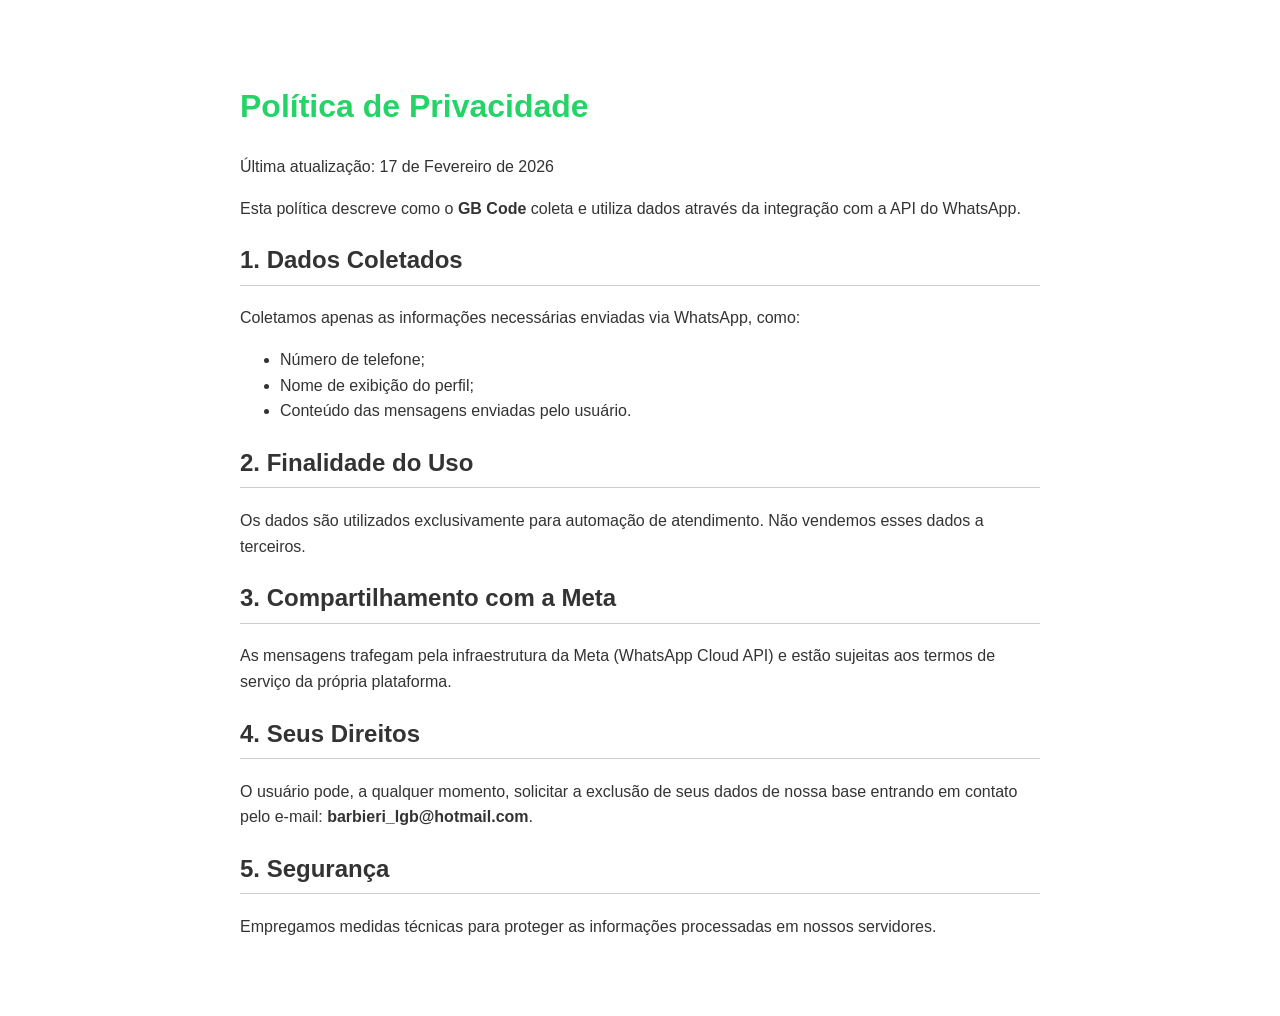
==== politica-de-privacidade.html @ bb72264e "adiciona pagina de policitca de privacidade" ====
<!DOCTYPE html>
<html lang="pt-BR">

<head>
    <meta charset="UTF-8">
    <meta name="viewport" content="width=device-width, initial-scale=1.0">
    <title>Política de Privacidade - [Nome do Seu App]</title>
    <style>
        body {
            font-family: sans-serif;
            line-height: 1.6;
            max-width: 800px;
            margin: 40px auto;
            padding: 20px;
            color: #333;
        }

        h1 {
            color: #25D366;
        }

        h2 {
            border-bottom: 1px solid #ccc;
            padding-bottom: 5px;
        }
    </style>
</head>

<body>
    <h1>Política de Privacidade</h1>
    <p>Última atualização: 17 de Fevereiro de 2026</p>

    <p>Esta política descreve como o <strong>GB Code</strong> coleta e utiliza dados através da
        integração com a API do WhatsApp.</p>

    <h2>1. Dados Coletados</h2>
    <p>Coletamos apenas as informações necessárias enviadas via WhatsApp, como:</p>
    <ul>
        <li>Número de telefone;</li>
        <li>Nome de exibição do perfil;</li>
        <li>Conteúdo das mensagens enviadas pelo usuário.</li>
    </ul>

    <h2>2. Finalidade do Uso</h2>
    <p>Os dados são utilizados exclusivamente para automação de atendimento. Não vendemos esses dados a terceiros.</p>

    <h2>3. Compartilhamento com a Meta</h2>
    <p>As mensagens trafegam pela infraestrutura da Meta (WhatsApp Cloud API) e estão sujeitas aos termos de serviço da
        própria plataforma.</p>

    <h2>4. Seus Direitos</h2>
    <p>O usuário pode, a qualquer momento, solicitar a exclusão de seus dados de nossa base entrando em contato pelo
        e-mail: <strong>barbieri_lgb@hotmail.com</strong>.</p>

    <h2>5. Segurança</h2>
    <p>Empregamos medidas técnicas para proteger as informações processadas em nossos servidores.</p>
</body>

</html>
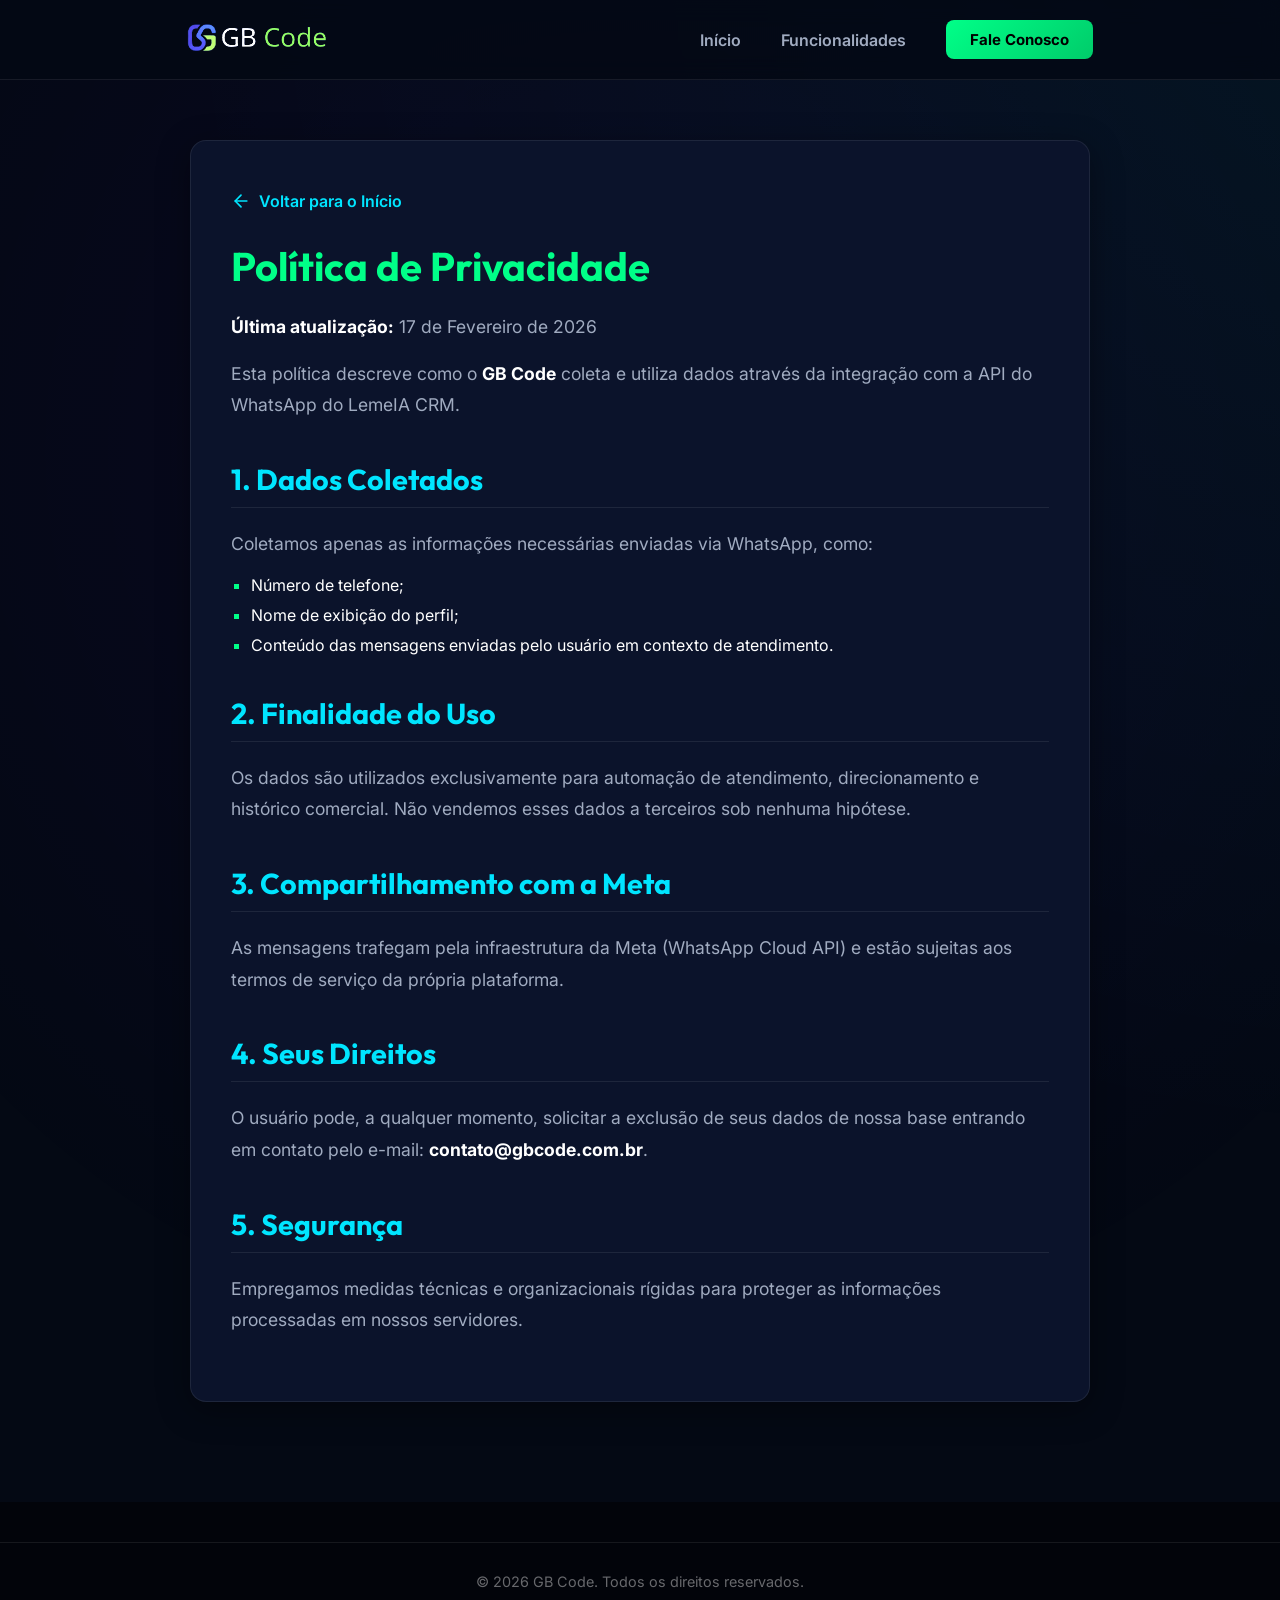
==== commit e6043406: "feat: ajuste CSS e imagens de funcionalidades para mais moderno e dark mode" ====
--- a/politica-de-privacidade.html
+++ b/politica-de-privacidade.html
@@ -4,56 +4,155 @@
 <head>
     <meta charset="UTF-8">
     <meta name="viewport" content="width=device-width, initial-scale=1.0">
-    <title>Política de Privacidade - [Nome do Seu App]</title>
+    <title>Política de Privacidade - LemeIA CRM</title>
+    <link rel="stylesheet" href="./src/css/geral.css">
+    <link rel="icon" type="image/png" href="./src/img/favicon.ico">
     <style>
-        body {
-            font-family: sans-serif;
-            line-height: 1.6;
-            max-width: 800px;
-            margin: 40px auto;
-            padding: 20px;
-            color: #333;
+        .privacy-content {
+            background: var(--cor-bg-secundario);
+            border: 1px solid var(--glass-border);
+            border-radius: 16px;
+            padding: 50px 40px;
+            margin: 60px auto 100px;
+            max-width: 900px;
+            box-shadow: var(--glass-shadow);
+        }
+        
+        .privacy-content h1 {
+            color: var(--cor-primaria-verde);
+            font-family: var(--fonte-titulos);
+            margin-bottom: 20px;
+            font-size: 2.5em;
         }
 
-        h1 {
-            color: #25D366;
+        .privacy-content h2 {
+            color: var(--cor-primaria-azul);
+            font-family: var(--fonte-titulos);
+            border-bottom: 1px solid var(--glass-border);
+            padding-bottom: 10px;
+            margin-top: 40px;
+            margin-bottom: 20px;
+            font-size: 1.8em;
         }
 
-        h2 {
-            border-bottom: 1px solid #ccc;
-            padding-bottom: 5px;
+        .privacy-content p {
+            color: var(--color-text-light);
+            line-height: 1.8;
+            margin-bottom: 15px;
+            font-size: 1.1em;
+        }
+
+        .privacy-content ul {
+            margin-bottom: 20px;
+            padding-left: 20px;
+        }
+
+        .privacy-content li {
+            color: var(--cor-texto);
+            margin-bottom: 10px;
+            list-style-type: square;
+        }
+
+        .privacy-content li::marker {
+            color: var(--cor-primaria-verde);
+        }
+
+        .privacy-content strong {
+            color: var(--cor-texto);
+            font-weight: 700;
+        }
+        
+        .back-link {
+            display: inline-flex;
+            align-items: center;
+            margin-bottom: 30px;
+            color: var(--cor-primaria-azul);
+            font-weight: 600;
+            text-decoration: none;
+            transition: all 0.3s;
+        }
+        
+        .back-link:hover {
+            color: var(--cor-primaria-verde);
+            text-shadow: var(--glow-green);
+            transform: translateX(-5px);
+        }
+        
+        .back-link svg {
+            margin-right: 8px;
         }
     </style>
 </head>
 
 <body>
-    <h1>Política de Privacidade</h1>
-    <p>Última atualização: 17 de Fevereiro de 2026</p>
+    <nav id="nav-menu">
+        <div id="logo">
+            <a href="index.html">
+                <img src="./src/img/logo-gbcode1.png" alt="Logo GB Code">
+            </a>
+        </div>
+        <div class="nav-links">
+            <ul>
+                <li><a href="index.html">Início</a></li>
+                <li><a href="index.html#funcionalidades">Funcionalidades</a></li>
+                <li><button id="talk-us"><a
+                            href="https://wa.me/554195593032?text=Ol%C3%A1,%20gostaria%20de%20saber%20mais%20sobre%20o%20LemeIA%20CRM."
+                            target="_blank">Fale Conosco</a></button></li>
+            </ul>
+        </div>
+    </nav>
 
-    <p>Esta política descreve como o <strong>GB Code</strong> coleta e utiliza dados através da
-        integração com a API do WhatsApp.</p>
+    <div class="container">
+        <div class="privacy-content">
+            <a href="index.html" class="back-link">
+                <svg xmlns="http://www.w3.org/2000/svg" width="20" height="20" viewBox="0 0 24 24" fill="none" stroke="currentColor" stroke-width="2" stroke-linecap="round" stroke-linejoin="round" class="lucide lucide-arrow-left">
+                    <path d="m12 19-7-7 7-7"/>
+                    <path d="M19 12H5"/>
+                </svg>
+                Voltar para o Início
+            </a>
+            
+            <h1>Política de Privacidade</h1>
+            <p><strong>Última atualização:</strong> 17 de Fevereiro de 2026</p>
 
-    <h2>1. Dados Coletados</h2>
-    <p>Coletamos apenas as informações necessárias enviadas via WhatsApp, como:</p>
-    <ul>
-        <li>Número de telefone;</li>
-        <li>Nome de exibição do perfil;</li>
-        <li>Conteúdo das mensagens enviadas pelo usuário.</li>
-    </ul>
+            <p>Esta política descreve como o <strong>GB Code</strong> coleta e utiliza dados através da
+                integração com a API do WhatsApp do LemeIA CRM.</p>
 
-    <h2>2. Finalidade do Uso</h2>
-    <p>Os dados são utilizados exclusivamente para automação de atendimento. Não vendemos esses dados a terceiros.</p>
+            <h2>1. Dados Coletados</h2>
+            <p>Coletamos apenas as informações necessárias enviadas via WhatsApp, como:</p>
+            <ul>
+                <li>Número de telefone;</li>
+                <li>Nome de exibição do perfil;</li>
+                <li>Conteúdo das mensagens enviadas pelo usuário em contexto de atendimento.</li>
+            </ul>
 
-    <h2>3. Compartilhamento com a Meta</h2>
-    <p>As mensagens trafegam pela infraestrutura da Meta (WhatsApp Cloud API) e estão sujeitas aos termos de serviço da
-        própria plataforma.</p>
+            <h2>2. Finalidade do Uso</h2>
+            <p>Os dados são utilizados exclusivamente para automação de atendimento, direcionamento e histórico comercial. Não vendemos esses dados a terceiros sob nenhuma hipótese.</p>
 
-    <h2>4. Seus Direitos</h2>
-    <p>O usuário pode, a qualquer momento, solicitar a exclusão de seus dados de nossa base entrando em contato pelo
-        e-mail: <strong>barbieri_lgb@hotmail.com</strong>.</p>
+            <h2>3. Compartilhamento com a Meta</h2>
+            <p>As mensagens trafegam pela infraestrutura da Meta (WhatsApp Cloud API) e estão sujeitas aos termos de serviço da
+                própria plataforma.</p>
 
-    <h2>5. Segurança</h2>
-    <p>Empregamos medidas técnicas para proteger as informações processadas em nossos servidores.</p>
+            <h2>4. Seus Direitos</h2>
+            <p>O usuário pode, a qualquer momento, solicitar a exclusão de seus dados de nossa base entrando em contato pelo
+                e-mail: <strong>contato@gbcode.com.br</strong>.</p>
+
+            <h2>5. Segurança</h2>
+            <p>Empregamos medidas técnicas e organizacionais rígidas para proteger as informações processadas em nossos servidores.</p>
+        </div>
+    </div>
+
+    <footer class="main-footer" style="padding-top: 40px;">
+        <div class="footer-base" style="margin-top: 0;">
+            <div class="container">
+                <p>&copy; <span id="current-year"></span> GB Code. Todos os direitos reservados.</p>
+            </div>
+        </div>
+    </footer>
+
+    <script>
+        document.getElementById('current-year').textContent = new Date().getFullYear();
+    </script>
 </body>
 
 </html>
--- a/src/css/geral.css
+++ b/src/css/geral.css
@@ -0,0 +1,804 @@
+@import url('https://fonts.googleapis.com/css2?family=Inter:wght@300;400;600;700;800&family=Outfit:wght@400;700;900&display=swap');
+
+* {
+    margin: 0;
+    padding: 0;
+    box-sizing: border-box;
+}
+
+html {
+    scroll-behavior: smooth;
+}
+
+:root {
+    /* Pure Dark Mode Variables */
+    --cor-bg-principal: #040914;
+    /* Deep void tech blue */
+    --cor-bg-secundario: #0B132B;
+    /* Slightly lighter deep tech blue */
+    --cor-primaria-azul: #00E5FF;
+    /* Cyan Neon */
+    --cor-secundaria-azul: #1B9CE5;
+    --cor-terciaria-azul: #7000FF;
+    /* Neon Purple */
+    --cor-primaria-verde: #00FF88;
+    /* Neon Green */
+    --cor-secundaria-verde: #00CC6A;
+
+    --cor-texto: #ffffff;
+    --color-text-light: #A0ABC0;
+    /* Soft gray for subtitles */
+    --color-text-dark: #FFFFFF;
+
+    --fonte-principal: 'Inter', sans-serif;
+    --fonte-titulos: 'Outfit', sans-serif;
+
+    --glass-bg: rgba(255, 255, 255, 0.03);
+    --glass-border: rgba(255, 255, 255, 0.08);
+    --glass-shadow: 0 8px 32px 0 rgba(0, 0, 0, 0.37);
+    --glow-primary: 0 0 15px rgba(0, 229, 255, 0.3), 0 0 30px rgba(0, 229, 255, 0.1);
+    --glow-green: 0 0 20px rgba(0, 255, 136, 0.4);
+}
+
+body {
+    font-family: var(--fonte-principal);
+    background-color: var(--cor-bg-principal);
+    color: var(--cor-texto);
+    margin: 0;
+    padding: 0;
+    overflow-x: hidden;
+}
+
+/* Fundo com efeito radial */
+body::before {
+    content: '';
+    position: fixed;
+    top: -50%;
+    left: -50%;
+    width: 200%;
+    height: 200%;
+    background: radial-gradient(circle at 50% 50%, rgba(112, 0, 255, 0.06), transparent 60%),
+        radial-gradient(circle at 80% 20%, rgba(0, 229, 255, 0.06), transparent 50%);
+    z-index: -1;
+    pointer-events: none;
+}
+
+.container {
+    max-width: 1200px;
+    margin: 0 auto;
+    padding: 0 20px;
+}
+
+/* NAVBAR */
+#nav-menu {
+    width: 100%;
+    height: 80px;
+    background: rgba(4, 9, 20, 0.85);
+    backdrop-filter: blur(12px);
+    -webkit-backdrop-filter: blur(12px);
+    border-bottom: 1px solid var(--glass-border);
+    display: flex;
+    justify-content: space-around;
+    align-items: center;
+    position: sticky;
+    top: 0;
+    z-index: 1000;
+}
+
+#nav-menu ul {
+    list-style: none;
+    display: flex;
+    gap: 40px;
+    align-items: center;
+}
+
+#nav-menu ul li {
+    font-size: 16px;
+    font-weight: 600;
+    cursor: pointer;
+}
+
+a {
+    text-decoration: none;
+    color: var(--color-text-light);
+    transition: color 0.3s ease, text-shadow 0.3s ease;
+}
+
+a:hover {
+    color: var(--cor-primaria-verde);
+    text-shadow: var(--glow-green);
+}
+
+#talk-us {
+    background: linear-gradient(135deg, var(--cor-primaria-verde), var(--cor-secundaria-verde));
+    border: none;
+    border-radius: 8px;
+    padding: 10px 24px;
+    font-family: var(--fonte-principal);
+    font-weight: 700;
+    cursor: pointer;
+    color: #000;
+    font-size: 15px;
+    transition: transform 0.3s ease, box-shadow 0.3s ease;
+}
+
+#talk-us a {
+    color: #000;
+}
+
+#talk-us:hover {
+    transform: translateY(-2px);
+    box-shadow: var(--glow-green);
+}
+
+#talk-us a:hover {
+    text-shadow: none;
+}
+
+#logo img {
+    width: 140px;
+    filter: brightness(1.2);
+}
+
+/* HERO SECTION */
+.hero-section {
+    padding: 120px 0 100px;
+    min-height: 85vh;
+    display: flex;
+    align-items: center;
+}
+
+.hero-content {
+    display: flex;
+    justify-content: space-between;
+    align-items: center;
+    gap: 40px;
+}
+
+.hero-text {
+    flex: 1;
+    max-width: 600px;
+}
+
+.hero-text h1 {
+    font-family: var(--fonte-titulos);
+    font-size: 3.8em;
+    line-height: 1.1;
+    margin-bottom: 24px;
+    color: var(--cor-texto);
+    font-weight: 900;
+}
+
+.hero-text h1 .highlight {
+    background: linear-gradient(to right, var(--cor-primaria-azul), var(--cor-terciaria-azul));
+    background-clip: text;
+    -webkit-background-clip: text;
+    -webkit-text-fill-color: transparent;
+    text-shadow: 0 0 40px rgba(0, 229, 255, 0.4);
+}
+
+.hero-text p {
+    font-size: 1.25em;
+    margin-bottom: 35px;
+    line-height: 1.6;
+    color: var(--color-text-light);
+}
+
+.btn {
+    display: inline-flex;
+    align-items: center;
+    justify-content: center;
+    padding: 16px 32px;
+    text-decoration: none;
+    border-radius: 8px;
+    font-weight: 700;
+    transition: all 0.3s ease;
+    font-family: var(--fonte-principal);
+    font-size: 1em;
+    width: 280px;
+    /* Forçar tamanho idêntico fixo */
+    max-width: 100%;
+    text-align: center;
+}
+
+.btn-primary {
+    background: linear-gradient(135deg, var(--cor-primaria-verde), #00A355);
+    color: #000;
+    box-shadow: 0 10px 20px -10px rgba(0, 255, 136, 0.5);
+}
+
+.btn-primary:hover {
+    transform: translateY(-3px) scale(1.02);
+    box-shadow: 0 15px 30px -10px rgba(0, 255, 136, 0.7);
+    color: #000;
+}
+
+.btn-secondary {
+    background: transparent;
+    color: var(--cor-texto);
+    border: 1px solid var(--glass-border);
+    backdrop-filter: blur(10px);
+}
+
+.btn-secondary:hover {
+    background: rgba(255, 255, 255, 0.05);
+    border-color: var(--cor-primaria-azul);
+    box-shadow: var(--glow-primary);
+    transform: translateY(-3px);
+}
+
+.hero-buttons {
+    display: flex;
+    flex-wrap: wrap;
+    align-items: center;
+    gap: 15px;
+}
+
+.mini-pitch {
+    margin-top: 30px;
+    font-size: 0.9em;
+    color: var(--color-text-light);
+    opacity: 0.8;
+}
+
+.mini-pitch .highlight {
+    color: var(--cor-primaria-azul);
+    font-weight: bold;
+}
+
+.hero-visual {
+    flex-shrink: 0;
+    width: 35%;
+    display: flex;
+    justify-content: center;
+    align-items: center;
+    position: relative;
+    z-index: 10;
+}
+
+/* Efeito luminoso atrás da imagem do hero */
+.hero-visual::before {
+    content: '';
+    position: absolute;
+    width: 80%;
+    height: 80%;
+    background: var(--cor-terciaria-azul);
+    filter: blur(120px);
+    opacity: 0.3;
+    z-index: -1;
+    border-radius: 50%;
+}
+
+.hero-image-wrapper {
+    width: 100%;
+    border-radius: 16px;
+    border: 1px solid var(--glass-border);
+    box-shadow: var(--glass-shadow);
+    overflow: hidden;
+    transition: transform 0.6s cubic-bezier(0.16, 1, 0.3, 1), box-shadow 0.6s ease;
+    background: rgba(0, 0, 0, 0.5);
+}
+
+.hero-image-wrapper:hover {
+    transform: perspective(1000px) rotateY(-5deg) rotateX(2deg) scale(1.02);
+    box-shadow: 0 30px 60px rgba(0, 229, 255, 0.15);
+    border-color: rgba(0, 229, 255, 0.3);
+}
+
+.hero-mockup {
+    width: 100%;
+    height: auto;
+    display: block;
+}
+
+/* FEATURES SECTION */
+.features-section {
+    padding: 100px 0;
+    position: relative;
+}
+
+/* Divisor top fade */
+.features-section::before {
+    content: '';
+    position: absolute;
+    top: 0;
+    left: 0;
+    right: 0;
+    height: 1px;
+    background: linear-gradient(90deg, transparent, var(--glass-border), transparent);
+}
+
+.section-title {
+    font-family: var(--fonte-titulos);
+    font-size: 3em;
+    text-align: center;
+    color: var(--cor-texto);
+    margin-bottom: 20px;
+    font-weight: 800;
+}
+
+.section-title .highlight {
+    background: linear-gradient(135deg, var(--cor-primaria-verde), var(--cor-primaria-azul));
+    background-clip: text;
+    -webkit-background-clip: text;
+    -webkit-text-fill-color: transparent;
+}
+
+.section-subtitle {
+    text-align: center;
+    font-size: 1.2em;
+    color: var(--color-text-light);
+    margin-bottom: 70px;
+    max-width: 800px;
+    margin-left: auto;
+    margin-right: auto;
+}
+
+.features-container {
+    display: flex;
+    flex-direction: column;
+    gap: 100px;
+}
+
+.feature-row {
+    display: flex;
+    align-items: center;
+    gap: 60px;
+}
+
+.feature-row.reverse {
+    flex-direction: row-reverse;
+}
+
+.feature-text {
+    flex: 1;
+}
+
+.icon-professional {
+    display: inline-flex;
+    align-items: center;
+    justify-content: center;
+    width: 64px;
+    height: 64px;
+    background: var(--glass-bg);
+    border: 1px solid var(--glass-border);
+    backdrop-filter: blur(10px);
+    color: var(--cor-primaria-azul);
+    border-radius: 16px;
+    margin-bottom: 25px;
+    box-shadow: 0 4px 20px rgba(0, 0, 0, 0.2);
+    transition: transform 0.4s ease, border-color 0.4s ease;
+}
+
+.feature-row:hover .icon-professional {
+    transform: scale(1.1) rotate(5deg);
+    border-color: var(--cor-primaria-azul);
+    box-shadow: var(--glow-primary);
+}
+
+.icon-professional svg {
+    width: 32px;
+    height: 32px;
+}
+
+.feature-text h3 {
+    font-family: var(--fonte-titulos);
+    font-size: 2.2em;
+    color: var(--cor-texto);
+    margin-bottom: 20px;
+    font-weight: 700;
+}
+
+.feature-text p {
+    font-size: 1.15em;
+    line-height: 1.7;
+    color: var(--color-text-light);
+    margin-bottom: 20px;
+}
+
+.feature-image {
+    flex: 1.6;
+    display: flex;
+    justify-content: center;
+    position: relative;
+}
+
+/* Glow behind feature images */
+.feature-image::after {
+    content: '';
+    position: absolute;
+    width: 60%;
+    height: 60%;
+    background: var(--cor-primaria-verde);
+    filter: blur(100px);
+    opacity: 0.15;
+    z-index: -1;
+    border-radius: 50%;
+    top: 50%;
+    left: 50%;
+    transform: translate(-50%, -50%);
+    transition: opacity 0.5s;
+}
+
+.feature-row:hover .feature-image::after {
+    opacity: 0.25;
+}
+
+.feature-row.reverse .feature-image::after {
+    background: var(--cor-terciaria-azul);
+}
+
+.feature-img {
+    max-width: 100%;
+    border-radius: 16px;
+    border: 1px solid var(--glass-border);
+    box-shadow: var(--glass-shadow);
+    transition: transform 0.5s, box-shadow 0.5s;
+}
+
+.feature-row:hover .feature-img {
+    transform: translateY(-8px);
+    box-shadow: 0 20px 40px rgba(0, 0, 0, 0.4);
+    border-color: rgba(255, 255, 255, 0.15);
+}
+
+/* CTA CASE */
+.cta-case {
+    text-align: center;
+    margin-top: 100px;
+    padding: 60px 40px;
+    background: var(--glass-bg);
+    backdrop-filter: blur(20px);
+    border: 1px solid var(--glass-border);
+    border-radius: 24px;
+    position: relative;
+    overflow: hidden;
+}
+
+.cta-case::before {
+    content: '';
+    position: absolute;
+    top: -50%;
+    left: -50%;
+    width: 200%;
+    height: 200%;
+    background: conic-gradient(from 90deg, transparent, rgba(0, 229, 255, 0.1), transparent);
+    animation: rotateGlow 10s linear infinite;
+    z-index: 0;
+}
+
+@keyframes rotateGlow {
+    100% {
+        transform: rotate(360deg);
+    }
+}
+
+.cta-case>* {
+    position: relative;
+    z-index: 1;
+}
+
+.cta-case p {
+    font-size: 1.8em;
+    font-family: var(--fonte-titulos);
+    color: var(--cor-texto);
+    margin-bottom: 30px;
+    font-weight: 700;
+}
+
+/* ABOUT SECTION */
+.about-section {
+    padding: 100px 0;
+    position: relative;
+    background: var(--cor-bg-secundario);
+    border-top: 1px solid var(--glass-border);
+    border-bottom: 1px solid var(--glass-border);
+}
+
+.about-content-grid {
+    display: grid;
+    grid-template-columns: 1.2fr 1fr;
+    gap: 80px;
+    align-items: center;
+}
+
+.about-text-focus .section-title {
+    text-align: left;
+    margin-bottom: 15px;
+}
+
+.about-text-focus .section-subtitle {
+    text-align: left;
+    margin-bottom: 30px;
+}
+
+.about-text-focus p {
+    line-height: 1.7;
+    margin-bottom: 25px;
+    color: var(--color-text-light);
+    font-size: 1.1em;
+}
+
+.about-text-focus p strong {
+    color: var(--cor-primaria-azul);
+    font-weight: 700;
+}
+
+.about-text-focus ul {
+    list-style: none;
+    padding-left: 0;
+    margin-top: 30px;
+}
+
+.about-text-focus li {
+    font-size: 1.1em;
+    padding-left: 35px;
+    margin-bottom: 15px;
+    position: relative;
+    color: var(--cor-texto);
+}
+
+.about-text-focus li::before {
+    content: '→';
+    position: absolute;
+    left: 0;
+    color: var(--cor-primaria-verde);
+    font-weight: 900;
+    font-size: 1.2em;
+}
+
+.tech-stack-cards {
+    display: flex;
+    flex-direction: column;
+    align-items: center;
+    justify-content: center;
+    padding: 20px;
+}
+
+.tech-stack-cards img {
+    max-width: 80%;
+    filter: drop-shadow(0 0 30px rgba(0, 229, 255, 0.3));
+    transition: transform 0.5s ease;
+}
+
+.tech-stack-cards img:hover {
+    transform: scale(1.05);
+}
+
+/* FOOTER */
+.main-footer {
+    background-color: #02040A;
+    color: var(--color-text-light);
+    padding-top: 80px;
+}
+
+.footer-grid {
+    display: grid;
+    grid-template-columns: 2fr 1fr 1fr;
+    gap: 60px;
+}
+
+.footer-column h4 {
+    font-size: 1.2em;
+    color: var(--cor-texto);
+    margin-bottom: 25px;
+    font-family: var(--fonte-titulos);
+}
+
+#logo-footer img {
+    width: 160px;
+    margin-bottom: 20px;
+}
+
+.footer-brand p {
+    font-size: 1em;
+    line-height: 1.6;
+    margin-bottom: 15px;
+    color: rgba(255, 255, 255, 0.6);
+}
+
+.footer-column ul {
+    list-style: none;
+    padding: 0;
+    margin: 0;
+}
+
+.footer-column ul li a {
+    color: rgba(255, 255, 255, 0.6);
+    text-decoration: none;
+    display: block;
+    margin-bottom: 12px;
+    font-size: 1em;
+    transition: color 0.3s;
+}
+
+.footer-column ul li a:hover {
+    color: var(--cor-primaria-verde);
+}
+
+.social-icons {
+    margin-top: 20px;
+    display: flex;
+    gap: 15px;
+}
+
+.icon-social {
+    display: inline-flex;
+    align-items: center;
+    justify-content: center;
+    background-color: var(--glass-bg);
+    border: 1px solid var(--glass-border);
+    color: var(--cor-texto);
+    width: 45px;
+    height: 45px;
+    border-radius: 50%;
+    font-size: 0.9em;
+    font-weight: bold;
+    transition: all 0.3s;
+}
+
+.icon-social:hover {
+    background-color: rgba(0, 229, 255, 0.1);
+    color: var(--cor-primaria-azul);
+    border-color: var(--cor-primaria-azul);
+    box-shadow: var(--glow-primary);
+    transform: translateY(-3px);
+}
+
+.footer-base {
+    margin-top: 60px;
+    padding: 30px 0;
+    border-top: 1px solid var(--glass-border);
+    text-align: center;
+}
+
+.footer-base p {
+    font-size: 0.9em;
+    color: rgba(255, 255, 255, 0.4);
+}
+
+/* RESPONSIVE */
+.menu-toggle {
+    display: none;
+    background: none;
+    border: none;
+    cursor: pointer;
+    padding: 10px;
+    z-index: 100;
+}
+
+.menu-toggle .bar {
+    display: block;
+    width: 25px;
+    height: 3px;
+    margin: 5px auto;
+    background-color: var(--cor-texto);
+    transition: all 0.3s ease-in-out;
+    border-radius: 3px;
+}
+
+@media (max-width: 991px) {
+    .div-menu-togle {
+        display: block !important;
+    }
+
+    .menu-toggle {
+        display: block;
+        z-index: 1100;
+    }
+
+    .nav-links {
+        display: none;
+        flex-direction: column;
+        position: absolute;
+        top: 80px;
+        right: 0;
+        width: 100%;
+        text-align: center;
+        background: rgba(4, 9, 20, 0.95);
+        backdrop-filter: blur(15px);
+        border-bottom: 1px solid var(--glass-border);
+        box-shadow: 0 10px 30px rgba(0, 0, 0, 0.5);
+        z-index: 1000;
+        padding: 20px 0;
+    }
+
+    .nav-links ul {
+        flex-direction: column;
+        width: 100%;
+        gap: 20px;
+    }
+
+    .nav-links.active {
+        display: flex;
+    }
+
+    .menu-toggle.active .bar:nth-child(2) {
+        opacity: 0;
+    }
+
+    .menu-toggle.active .bar:nth-child(1) {
+        transform: translateY(8px) rotate(45deg);
+    }
+
+    .menu-toggle.active .bar:nth-child(3) {
+        transform: translateY(-8px) rotate(-45deg);
+    }
+}
+
+@media (max-width: 900px) {
+
+    .about-content-grid,
+    .hero-content {
+        grid-template-columns: 1fr;
+        display: flex;
+        flex-direction: column;
+        text-align: center;
+    }
+
+    .hero-text h1 {
+        font-size: 2.8em;
+    }
+
+    .hero-visual {
+        width: 100%;
+        margin-top: 40px;
+    }
+
+    .about-text-focus .section-title,
+    .about-text-focus .section-subtitle {
+        text-align: center;
+    }
+
+    .about-text-focus li {
+        text-align: left;
+    }
+
+    .hero-buttons {
+        justify-content: center;
+    }
+}
+
+@media (max-width: 850px) {
+
+    .feature-row,
+    .feature-row.reverse {
+        flex-direction: column;
+        text-align: center;
+        gap: 30px;
+    }
+
+    .icon-professional {
+        margin: 0 auto 20px;
+    }
+}
+
+@media (max-width: 768px) {
+    .footer-grid {
+        grid-template-columns: 1fr;
+        gap: 40px;
+        text-align: center;
+    }
+
+    .footer-brand {
+        grid-column: auto;
+    }
+
+    .social-icons {
+        justify-content: center;
+    }
+}
+
+@media (max-width: 480px) {
+    .hero-visual {
+        display: none;
+    }
+
+    .features-container {
+        gap: 60px;
+    }
+
+    .hero-text h1 {
+        font-size: 2.2em;
+    }
+}
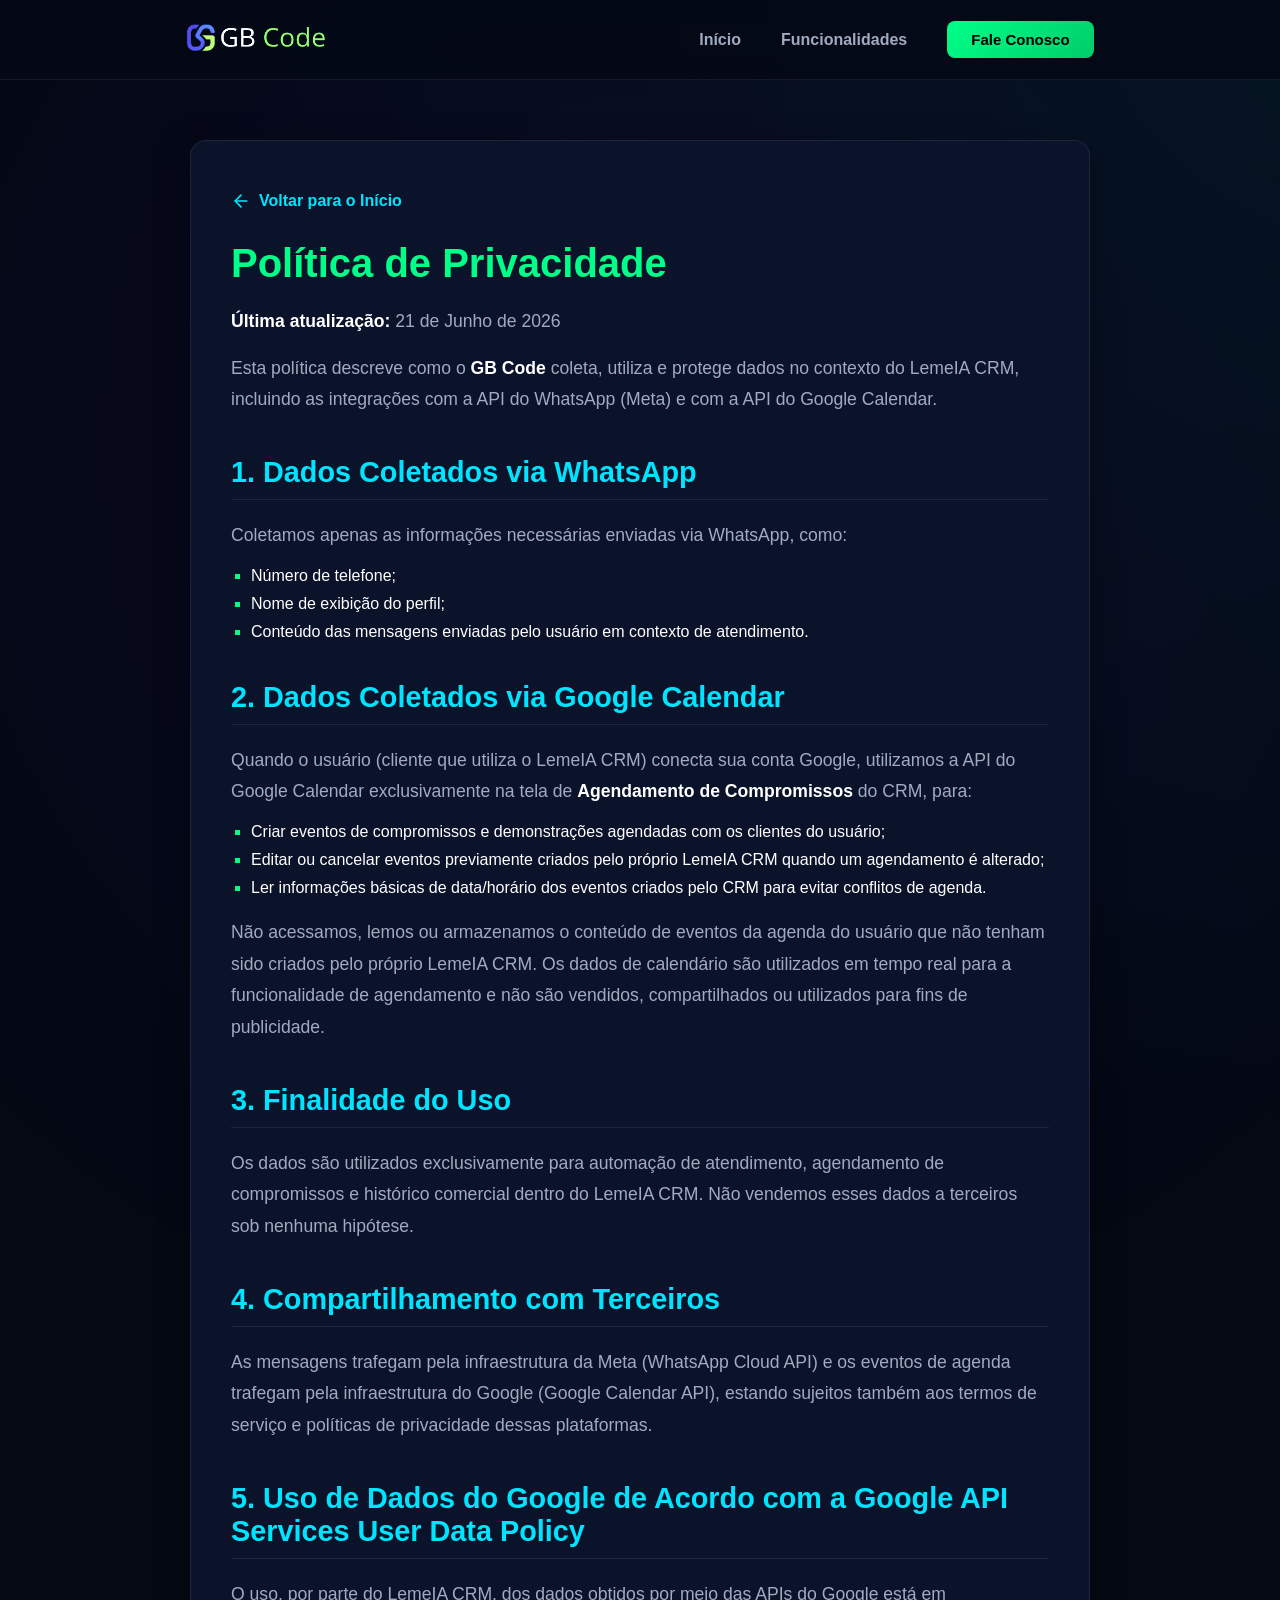
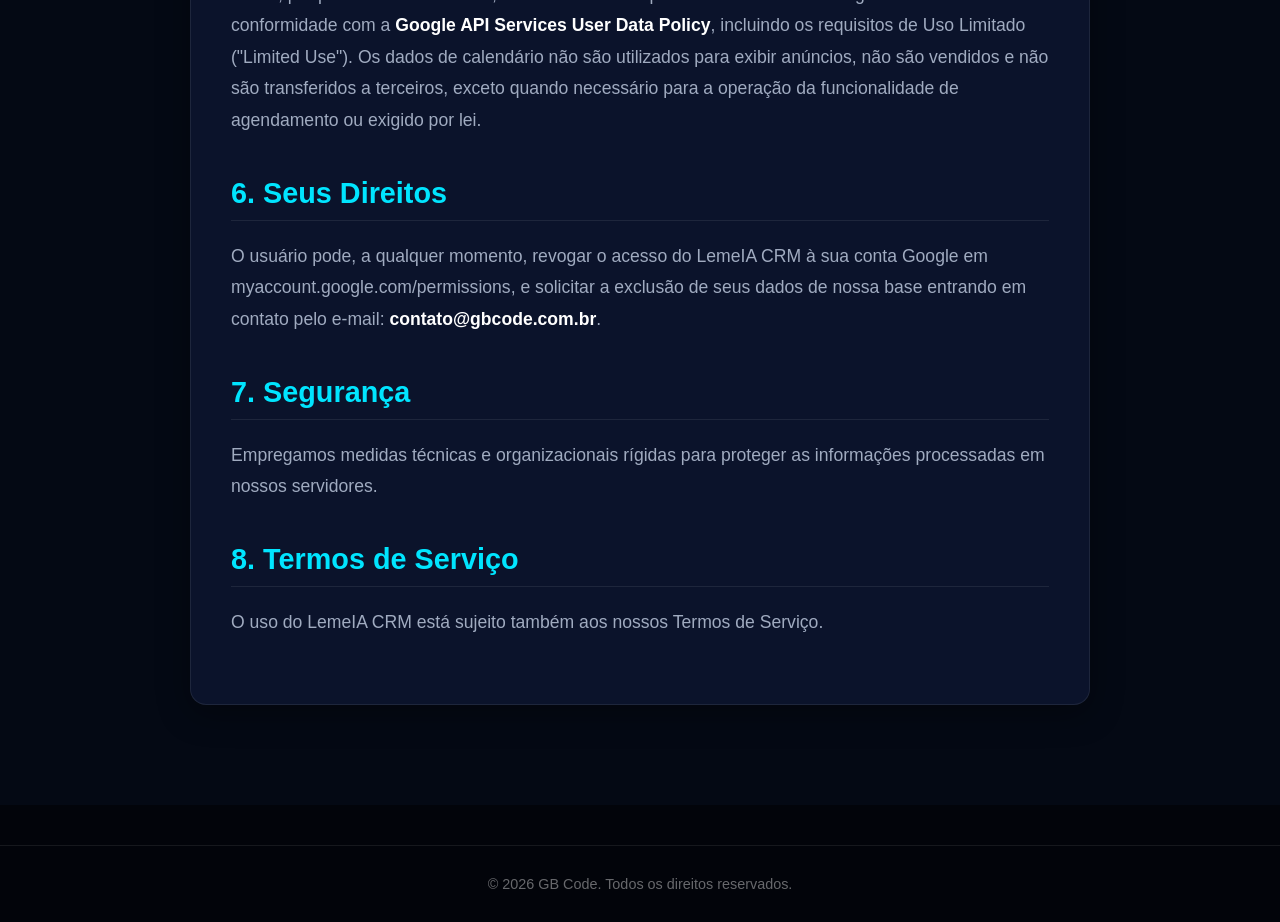
==== commit 74acd766: "adiciona politica de privacidade e termos de servico" ====
--- a/politica-de-privacidade.html
+++ b/politica-de-privacidade.html
@@ -113,12 +113,12 @@
             </a>
             
             <h1>Política de Privacidade</h1>
-            <p><strong>Última atualização:</strong> 17 de Fevereiro de 2026</p>
+            <p><strong>Última atualização:</strong> 21 de Junho de 2026</p>
 
-            <p>Esta política descreve como o <strong>GB Code</strong> coleta e utiliza dados através da
-                integração com a API do WhatsApp do LemeIA CRM.</p>
+            <p>Esta política descreve como o <strong>GB Code</strong> coleta, utiliza e protege dados no contexto do
+                LemeIA CRM, incluindo as integrações com a API do WhatsApp (Meta) e com a API do Google Calendar.</p>
 
-            <h2>1. Dados Coletados</h2>
+            <h2>1. Dados Coletados via WhatsApp</h2>
             <p>Coletamos apenas as informações necessárias enviadas via WhatsApp, como:</p>
             <ul>
                 <li>Número de telefone;</li>
@@ -126,19 +126,46 @@
                 <li>Conteúdo das mensagens enviadas pelo usuário em contexto de atendimento.</li>
             </ul>
 
-            <h2>2. Finalidade do Uso</h2>
-            <p>Os dados são utilizados exclusivamente para automação de atendimento, direcionamento e histórico comercial. Não vendemos esses dados a terceiros sob nenhuma hipótese.</p>
+            <h2>2. Dados Coletados via Google Calendar</h2>
+            <p>Quando o usuário (cliente que utiliza o LemeIA CRM) conecta sua conta Google, utilizamos a API do Google
+                Calendar exclusivamente na tela de <strong>Agendamento de Compromissos</strong> do CRM, para:</p>
+            <ul>
+                <li>Criar eventos de compromissos e demonstrações agendadas com os clientes do usuário;</li>
+                <li>Editar ou cancelar eventos previamente criados pelo próprio LemeIA CRM quando um agendamento é alterado;</li>
+                <li>Ler informações básicas de data/horário dos eventos criados pelo CRM para evitar conflitos de agenda.</li>
+            </ul>
+            <p>Não acessamos, lemos ou armazenamos o conteúdo de eventos da agenda do usuário que não tenham sido criados
+                pelo próprio LemeIA CRM. Os dados de calendário são utilizados em tempo real para a funcionalidade de
+                agendamento e não são vendidos, compartilhados ou utilizados para fins de publicidade.</p>
 
-            <h2>3. Compartilhamento com a Meta</h2>
-            <p>As mensagens trafegam pela infraestrutura da Meta (WhatsApp Cloud API) e estão sujeitas aos termos de serviço da
-                própria plataforma.</p>
+            <h2>3. Finalidade do Uso</h2>
+            <p>Os dados são utilizados exclusivamente para automação de atendimento, agendamento de compromissos e
+                histórico comercial dentro do LemeIA CRM. Não vendemos esses dados a terceiros sob nenhuma hipótese.</p>
 
-            <h2>4. Seus Direitos</h2>
-            <p>O usuário pode, a qualquer momento, solicitar a exclusão de seus dados de nossa base entrando em contato pelo
-                e-mail: <strong>contato@gbcode.com.br</strong>.</p>
+            <h2>4. Compartilhamento com Terceiros</h2>
+            <p>As mensagens trafegam pela infraestrutura da Meta (WhatsApp Cloud API) e os eventos de agenda trafegam
+                pela infraestrutura do Google (Google Calendar API), estando sujeitos também aos termos de serviço e
+                políticas de privacidade dessas plataformas.</p>
 
-            <h2>5. Segurança</h2>
+            <h2>5. Uso de Dados do Google de Acordo com a Google API Services User Data Policy</h2>
+            <p>O uso, por parte do LemeIA CRM, dos dados obtidos por meio das APIs do Google está em conformidade com a
+                <strong>Google API Services User Data Policy</strong>, incluindo os requisitos de Uso Limitado
+                ("Limited Use"). Os dados de calendário não são utilizados para exibir anúncios, não são vendidos e não
+                são transferidos a terceiros, exceto quando necessário para a operação da funcionalidade de
+                agendamento ou exigido por lei.</p>
+
+            <h2>6. Seus Direitos</h2>
+            <p>O usuário pode, a qualquer momento, revogar o acesso do LemeIA CRM à sua conta Google em
+                <a href="https://myaccount.google.com/permissions" target="_blank" rel="noopener noreferrer">myaccount.google.com/permissions</a>,
+                e solicitar a exclusão de seus dados de nossa base entrando em contato pelo e-mail:
+                <strong>contato@gbcode.com.br</strong>.</p>
+
+            <h2>7. Segurança</h2>
             <p>Empregamos medidas técnicas e organizacionais rígidas para proteger as informações processadas em nossos servidores.</p>
+
+            <h2>8. Termos de Serviço</h2>
+            <p>O uso do LemeIA CRM está sujeito também aos nossos
+                <a href="termos-de-servico.html">Termos de Serviço</a>.</p>
         </div>
     </div>
 
--- a/src/css/geral.css
+++ b/src/css/geral.css
@@ -1,5 +1,3 @@
-@import url('https://fonts.googleapis.com/css2?family=Inter:wght@300;400;600;700;800&family=Outfit:wght@400;700;900&display=swap');
-
 * {
     margin: 0;
     padding: 0;
@@ -430,6 +428,9 @@
 
 .feature-img {
     max-width: 100%;
+    width: 100%;
+    height: auto;
+    display: block;
     border-radius: 16px;
     border: 1px solid var(--glass-border);
     box-shadow: var(--glass-shadow);
@@ -563,6 +564,254 @@
 
 .tech-stack-cards img:hover {
     transform: scale(1.05);
+}
+
+/* PRICING SECTION */
+.pricing-section {
+    padding: 100px 0;
+    position: relative;
+}
+
+.pricing-section::before {
+    content: '';
+    position: absolute;
+    top: 0;
+    left: 0;
+    right: 0;
+    height: 1px;
+    background: linear-gradient(90deg, transparent, var(--glass-border), transparent);
+}
+
+.pricing-card-wrapper {
+    position: relative;
+    max-width: 560px;
+    margin: 0 auto;
+}
+
+.pricing-trial-badge {
+    position: absolute;
+    top: -18px;
+    left: 50%;
+    transform: translateX(-50%);
+    background: linear-gradient(135deg, var(--cor-primaria-verde), var(--cor-secundaria-verde));
+    color: #000;
+    font-weight: 700;
+    font-size: 0.85em;
+    padding: 6px 20px;
+    border-radius: 20px;
+    white-space: nowrap;
+    z-index: 2;
+    letter-spacing: 0.05em;
+}
+
+.pricing-card {
+    background: var(--glass-bg);
+    border: 1px solid var(--glass-border);
+    border-radius: 24px;
+    padding: 48px 40px 40px;
+    backdrop-filter: blur(20px);
+    position: relative;
+    overflow: hidden;
+    transition: border-color 0.3s, box-shadow 0.3s;
+}
+
+.pricing-card::before {
+    content: '';
+    position: absolute;
+    top: -60%;
+    left: -60%;
+    width: 220%;
+    height: 220%;
+    background: radial-gradient(circle at 50% 50%, rgba(0, 255, 136, 0.06), transparent 60%);
+    pointer-events: none;
+}
+
+.pricing-card:hover {
+    border-color: rgba(0, 255, 136, 0.3);
+    box-shadow: 0 0 60px rgba(0, 255, 136, 0.08);
+}
+
+.pricing-card-header {
+    text-align: center;
+    margin-bottom: 36px;
+    position: relative;
+}
+
+.pricing-card-header h3 {
+    font-family: var(--fonte-titulos);
+    font-size: 1.6em;
+    font-weight: 700;
+    color: var(--cor-texto);
+    margin-bottom: 20px;
+}
+
+.pricing-price {
+    display: flex;
+    align-items: baseline;
+    justify-content: center;
+    gap: 10px;
+    margin-bottom: 16px;
+}
+
+.price-value {
+    font-family: var(--fonte-titulos);
+    font-size: 3.5em;
+    font-weight: 900;
+    background: linear-gradient(135deg, var(--cor-primaria-verde), var(--cor-primaria-azul));
+    background-clip: text;
+    -webkit-background-clip: text;
+    -webkit-text-fill-color: transparent;
+    line-height: 1;
+}
+
+.price-period {
+    font-size: 1em;
+    color: var(--color-text-light);
+    font-weight: 500;
+}
+
+.pricing-desc {
+    font-size: 1em;
+    color: var(--color-text-light);
+    line-height: 1.5;
+}
+
+.pricing-features {
+    list-style: none;
+    padding: 0;
+    margin: 0 0 36px;
+    display: flex;
+    flex-direction: column;
+    gap: 14px;
+    position: relative;
+}
+
+.pricing-features li {
+    display: flex;
+    align-items: center;
+    gap: 12px;
+    font-size: 1em;
+    color: var(--cor-texto);
+}
+
+.pricing-features li svg {
+    color: var(--cor-primaria-verde);
+    flex-shrink: 0;
+}
+
+.pricing-cta {
+    width: 100%;
+    font-size: 1.05em;
+    padding: 18px 32px;
+}
+
+.pricing-fine {
+    text-align: center;
+    margin-top: 16px;
+    font-size: 0.82em;
+    color: var(--color-text-light);
+    opacity: 0.7;
+    line-height: 1.5;
+}
+
+@media (max-width: 600px) {
+    .pricing-card {
+        padding: 48px 24px 32px;
+    }
+}
+
+/* COMO FUNCIONA */
+.how-section {
+    padding: 100px 0;
+}
+
+.how-steps {
+    display: flex;
+    align-items: flex-start;
+    justify-content: center;
+    gap: 0;
+    margin-top: 60px;
+    flex-wrap: wrap;
+}
+
+.how-step {
+    flex: 1;
+    min-width: 220px;
+    max-width: 280px;
+    text-align: center;
+    padding: 40px 24px;
+    background: rgba(255, 255, 255, 0.03);
+    border: 1px solid rgba(255, 255, 255, 0.08);
+    border-radius: 20px;
+    position: relative;
+    transition: transform 0.3s, border-color 0.3s;
+}
+
+.how-step:hover {
+    transform: translateY(-6px);
+    border-color: rgba(0, 200, 120, 0.3);
+}
+
+.how-step-number {
+    position: absolute;
+    top: -18px;
+    left: 50%;
+    transform: translateX(-50%);
+    width: 36px;
+    height: 36px;
+    border-radius: 50%;
+    background: linear-gradient(135deg, var(--cor-primaria-verde), var(--cor-primaria-azul));
+    color: #fff;
+    font-weight: 800;
+    font-size: 1rem;
+    display: flex;
+    align-items: center;
+    justify-content: center;
+    font-family: var(--fonte-titulos);
+}
+
+.how-step-icon {
+    color: var(--cor-primaria-verde);
+    margin-bottom: 20px;
+}
+
+.how-step h3 {
+    font-size: 1.3rem;
+    font-family: var(--fonte-titulos);
+    color: var(--cor-texto);
+    margin-bottom: 12px;
+}
+
+.how-step p {
+    font-size: 0.95rem;
+    color: var(--color-text-light);
+    line-height: 1.6;
+    opacity: 0.85;
+}
+
+.how-step-divider {
+    color: rgba(255, 255, 255, 0.2);
+    display: flex;
+    align-items: center;
+    padding: 0 12px;
+    margin-top: 60px;
+}
+
+@media (max-width: 768px) {
+    .how-steps {
+        flex-direction: column;
+        align-items: center;
+        gap: 40px;
+    }
+    .how-step-divider {
+        transform: rotate(90deg);
+        margin: 0;
+        padding: 0;
+    }
+    .how-step {
+        max-width: 100%;
+        width: 100%;
+    }
 }
 
 /* FOOTER */
